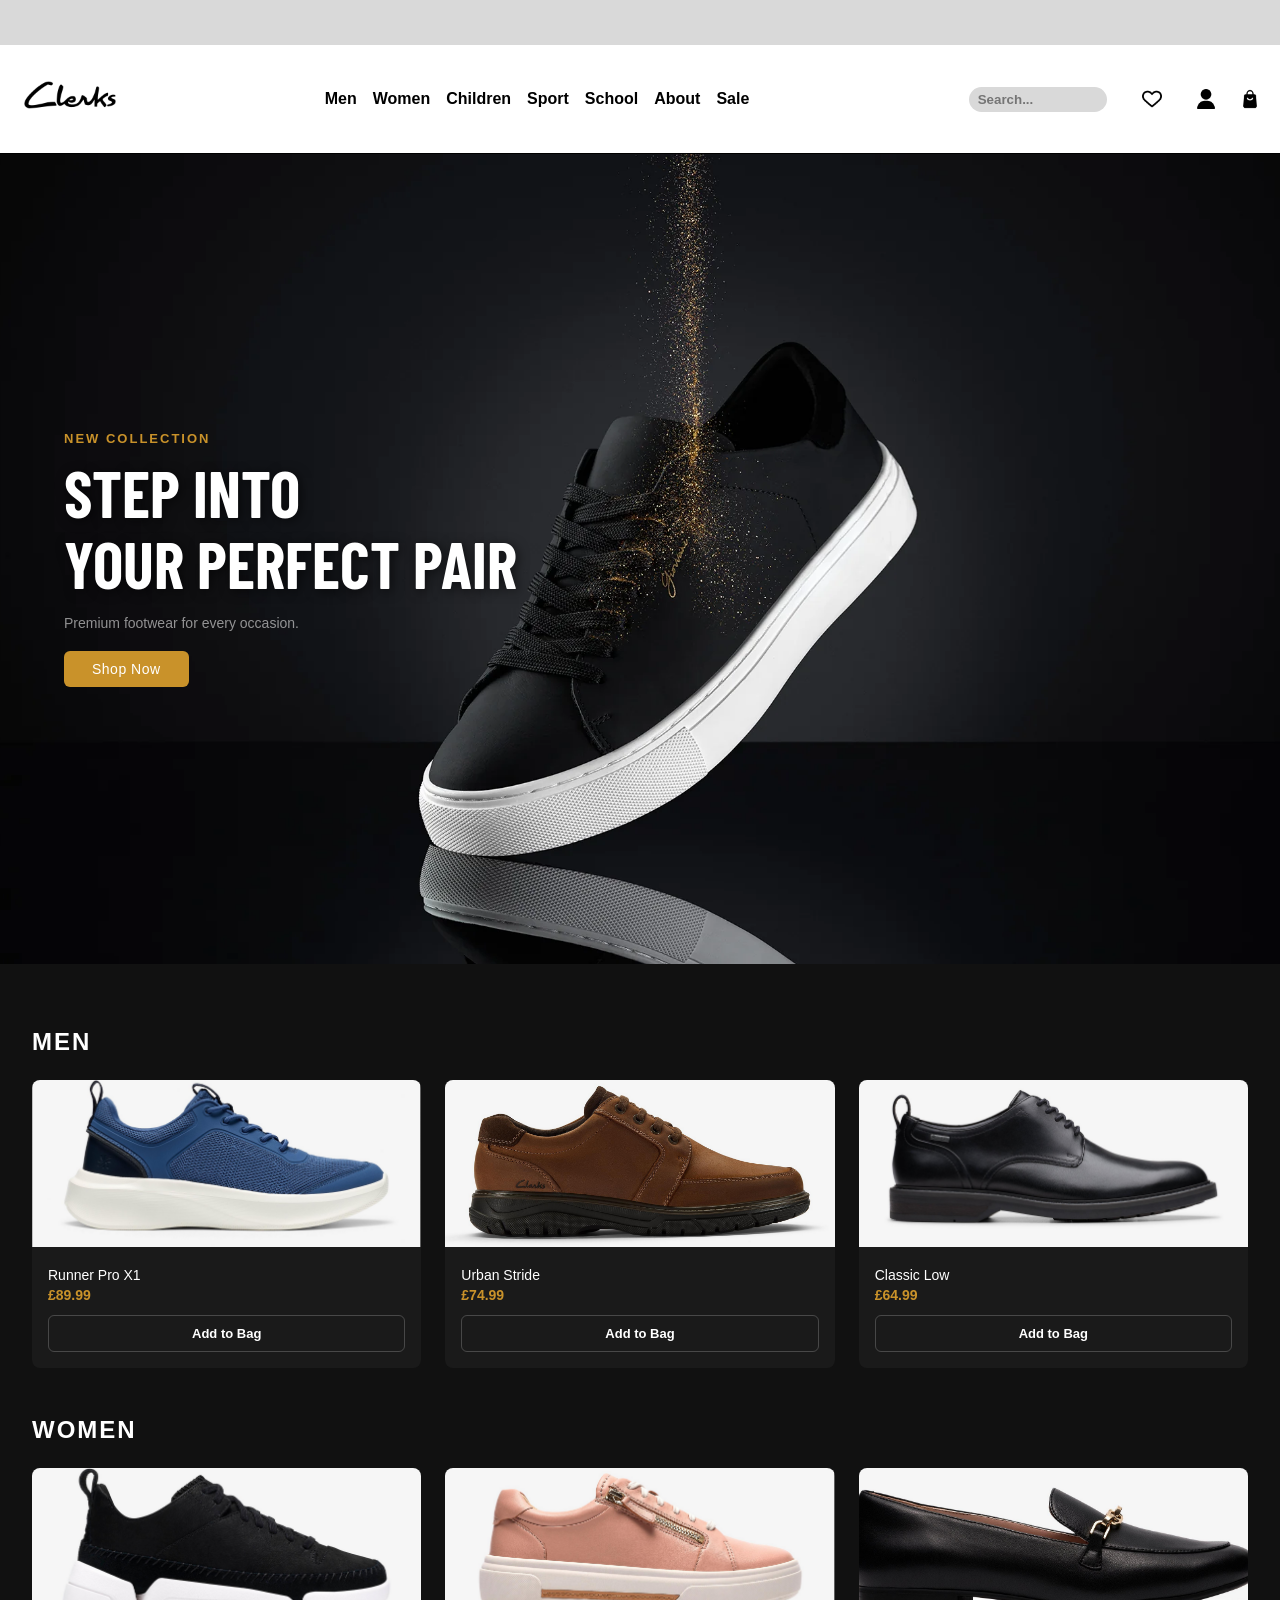
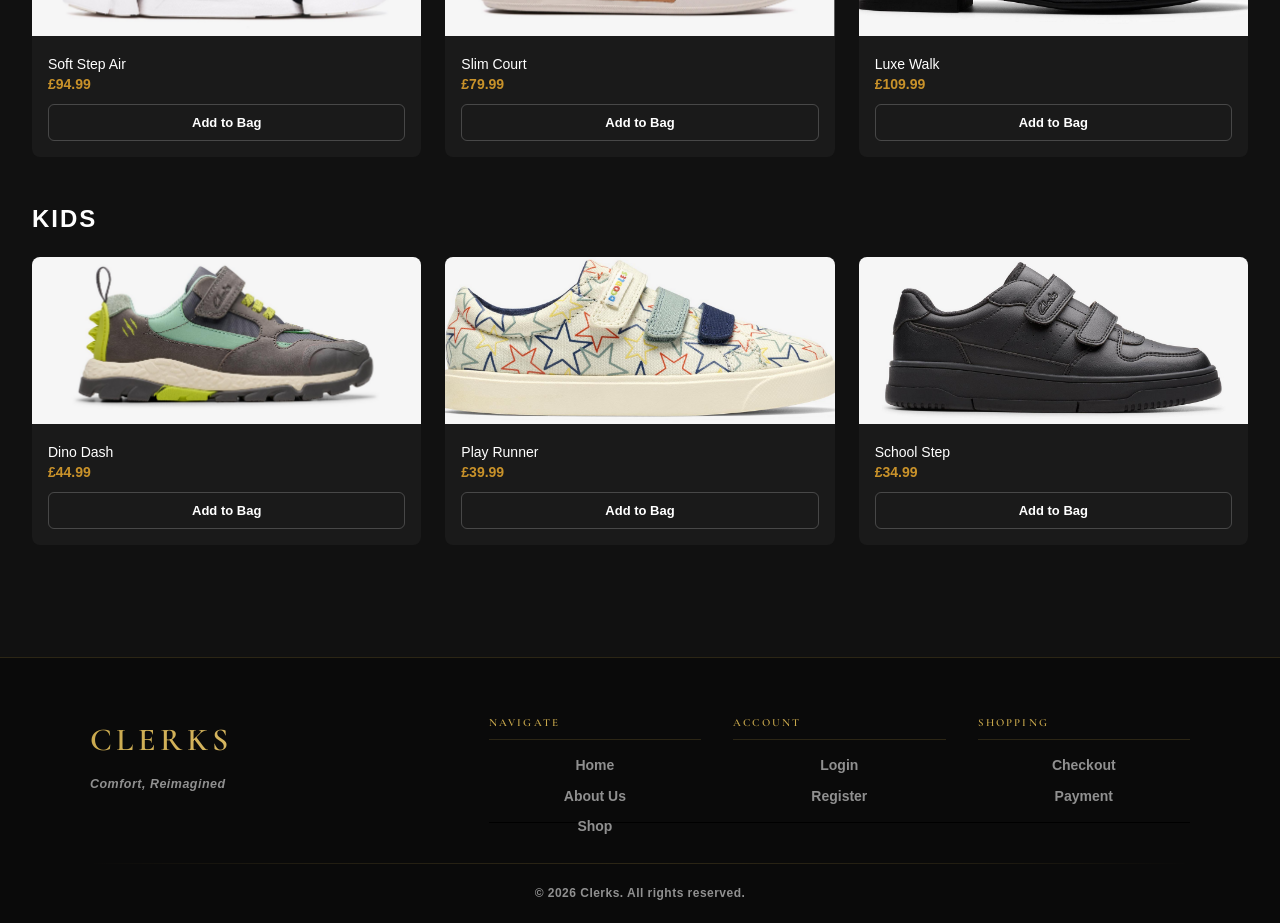
==== index.html @ c1241bf5 "login page and resgister now works" ====
<!doctype html>
<html lang="en">
  <head>
    <meta charset="UTF-8" />
    <meta name="viewport" content="width=device-width, initial-scale=1.0" />
    <link rel="stylesheet" href="styles.css" />
    <title>Clerks</title>
  </head>
  <body>
    <div class="top-nav"></div>
    <nav>
      <div class="logo">
        <img src="assets/clerks logo.png" />
      </div>
      <div class="links">
        <ul>
          <li>Men</li>
          <li>Women</li>
          <li>Children</li>
          <li>Sport</li>
          <li>School</li>
          <li><a href="./pages/about-us.html">About</a></li>
          <li>Sale</li>
        </ul>
      </div>
      <div class="icons">
        <input type="text" placeholder=" Search..." />
        <div class="nav-icons">
          <img class="icon" src="./assets/heart.png" />
          <a href="./pages/login.html"><img class="icon" src="./assets/user.png" /></a>
          <a href="./pages/checkout.html">
            <div class="cart-wrapper">
              <img class="icon" src="./assets/shopping-bag.png" />
              <span id="cart-count"></span>
            </div>
          </a>
        </div>
      </div>
    </nav>
    <section class="hero">
      <div class="hero-content">
        <span class="hero-label">NEW COLLECTION</span>
        <h1>Step Into<br />Your Perfect Pair</h1>
        <p class="hero-subtitle">Premium footwear for every occasion.</p>
        <button class="btn shop">Shop Now</button>
      </div>
      <div class="hero-empty"></div>
    </section>
    <section class="catologue">
      <div class="category">
        <h2 class="category-heading">Men</h2>
        <div class="product-grid">
          <div class="card">
            <img src="../assets/mens_sports.png" alt="Shoe" />
            <div class="card-body">
              <p class="product-name">Runner Pro X1</p>
              <p class="product-price">£89.99</p>
              <button class="add-to-bag">Add to Bag</button>
            </div>
          </div>
          <div class="card">
            <img src="../assets/mens_casual.png" alt="Shoe" />
            <div class="card-body">
              <p class="product-name">Urban Stride</p>
              <p class="product-price">£74.99</p>
              <button class="add-to-bag">Add to Bag</button>
            </div>
          </div>
          <div class="card">
            <img src="../assets/mens_luxury.png" alt="Shoe" />
            <div class="card-body">
              <p class="product-name">Classic Low</p>
              <p class="product-price">£64.99</p>
              <button class="add-to-bag">Add to Bag</button>
            </div>
          </div>
        </div>
      </div>
      <div class="category">
        <h2 class="category-heading">Women</h2>
        <div class="product-grid">
          <div class="card">
            <img src="../assets/womens_sports.png" alt="Shoe" />
            <div class="card-body">
              <p class="product-name">Soft Step Air</p>
              <p class="product-price">£94.99</p>
              <button class="add-to-bag">Add to Bag</button>
            </div>
          </div>
          <div class="card">
            <img src="../assets/womens_casual.png" alt="Shoe" />
            <div class="card-body">
              <p class="product-name">Slim Court</p>
              <p class="product-price">£79.99</p>
              <button class="add-to-bag">Add to Bag</button>
            </div>
          </div>
          <div class="card">
            <img src="../assets/womens_luxury.png" alt="Shoe" />
            <div class="card-body">
              <p class="product-name">Luxe Walk</p>
              <p class="product-price">£109.99</p>
              <button class="add-to-bag">Add to Bag</button>
            </div>
          </div>
        </div>
      </div>
      <div class="category">
        <h2 class="category-heading">Kids</h2>
        <div class="product-grid">
          <div class="card">
            <img src="../assets/kids_sport.png" alt="Shoe" />
            <div class="card-body">
              <p class="product-name">Dino Dash</p>
              <p class="product-price">£44.99</p>
              <button class="add-to-bag">Add to Bag</button>
            </div>
          </div>
          <div class="card">
            <img src="../assets/kids_casual.png" alt="Shoe" />
            <div class="card-body">
              <p class="product-name">Play Runner</p>
              <p class="product-price">£39.99</p>
              <button class="add-to-bag">Add to Bag</button>
            </div>
          </div>
          <div class="card">
            <img src="../assets/kids_luxury.png" alt="Shoe" />
            <div class="card-body">
              <p class="product-name">School Step</p>
              <p class="product-price">£34.99</p>
              <button class="add-to-bag">Add to Bag</button>
            </div>
          </div>
        </div>
      </div>
    </section>
  <script src="./js/cart.js"></script>
  <script src="./js/nav.js"></script>
  <script src="./js/footer.js"></script>
  <script src="./js/auth.js"></script>
  </body>
</html>
---- styles.css ----
@import url("https://fonts.cdnfonts.com/css/nike");

@import url("https://fonts.googleapis.com/css2?family=Barlow+Condensed:wght@600;700&display=swap");

* {
  margin: 0;
  font-family: sans-serif;
  font-weight: 800;
}

body {
  width: 100%;
  overflow-x: hidden;
}

.top-nav {
  height: 5vh;
  background-color: #d9d9d9;
}

nav {
  height: 12vh;
  border-bottom: 0.5px solid black;
  overflow: none;
  display: flex;
}

nav img {
  width: 100px;
  height: 100px;
  margin-left: 20px;
}

.links {
  display: flex;
  flex: 1;
  min-width: 0;
}

ul {
  display: flex;
  gap: 1rem;
  list-style: none;
  align-items: center;
  padding-left: 0;
  justify-content: center;
  flex-wrap: wrap;
  width: 100%;
}

li {
  cursor: pointer;
}

li a {
  color: inherit;
  text-decoration: none;
}

.icons input {
  padding: 5px;
  margin: 0 15px;
  border-radius: 15px;
  border: none;
  background-color: #d9d9d9;
  width: clamp(60px, 10vw, 160px);
  min-width: 0;
}

.icons {
  display: flex;
  align-items: center;
  justify-content: flex-end;
  flex-shrink: 0;
  margin-right: 0;
  padding-right: 20px;
}

.nav-icons {
  display: flex;
  align-items: center;
  gap: 14px;
}

.nav-icons a {
  display: flex;
  align-items: center;
  padding: 0;
  line-height: 0;
}

.icon {
  width: 20px;
  height: 20px;
  display: block;
  cursor: pointer;
}

.hero {
  display: grid;
  grid-template-columns: 1fr 1fr;
  width: 100vw;
  min-height: 90vh;
  background-image: url("./assets/bg.webp");
  background-size: cover;
  background-position: 20% center;
  overflow: hidden;
}

.hero-content {
  display: flex;
  flex-direction: column;
  align-items: flex-start;
  justify-content: center;
  gap: 12px;
  padding: 4rem;
}

.hero-label {
  color: #c9922a;
  font-size: 13px;
  letter-spacing: 2px;
  font-weight: 600;
}

.hero-subtitle {
  color: rgba(255, 255, 255, 0.55);
  font-size: 14px;
  font-weight: 400;
  margin: 4px 0 8px;
}

.hero h1 {
  color: #ffffff;
  font-size: clamp(2.5rem, 5vw, 4.5rem);
  font-family: "Barlow Condensed", sans-serif;
  font-weight: 700;
  text-transform: uppercase;
  line-height: 1.1;
  margin: 0;
  text-shadow: 2px 2px 12px rgba(0, 0, 0, 0.6);
}

.hero .btn {
  padding: 10px 28px;
  font-size: 14px;
  font-weight: 500;
  letter-spacing: 0.5px;
  cursor: pointer;
  background-color: #c9922a;
  border-radius: 6px;
  border: none;
  color: white;
  transition: ease-in-out 0.3s;
}

.hero .shop:hover {
  background-color: white;
  color: black;
}

.catologue {
  background-color: #111;
  padding: 4rem 2rem;
}

.category {
  margin-bottom: 3rem;
}

.category-heading {
  color: white;
  text-transform: uppercase;
  font-size: 1.5rem;
  letter-spacing: 2px;
  margin-bottom: 1.5rem;
}

.product-grid {
  display: grid;
  grid-template-columns: repeat(3, 1fr);
  gap: 1.5rem;
}

.card {
  background: #1a1a1a;
  border: none;
  border-radius: 8px;
  overflow: hidden;
}

.card img {
  width: 100%;
  aspect-ratio: 100/ 43;
  object-fit: cover;
}

.card-body {
  padding: 1rem;
}

.product-name {
  color: white;
  font-size: 14px;
  font-weight: 500;
  margin-bottom: 4px;
}

.product-price {
  color: #c9922a;
  font-size: 14px;
  margin-bottom: 12px;
}

.add-to-bag {
  width: 100%;
  padding: 10px;
  background: transparent;
  border: 1px solid rgba(255, 255, 255, 0.2);
  color: white;
  border-radius: 6px;
  font-size: 13px;
  cursor: pointer;
  transition:
    background 0.2s,
    border-color 0.2s;
}

.add-to-bag:hover {
  background: #c9922a;
  border-color: #c9922a;
}

.cart-wrapper {
  position: relative;
  display: inline-block;
  width: 20px;
  height: 20px;
  margin-left: 10px;
}

.cart-wrapper .icon {
  padding-top: 0;
  margin: 0;
  width: 20px;
  height: 20px;
}

#cart-count {
  display: none;
  position: absolute;
  top: -8px;
  right: -8px;
  width: 16px;
  height: 16px;
  background: #c9922a;
  color: white;
  font-size: 10px;
  font-weight: 700;
  border-radius: 50%;
  align-items: center;
  justify-content: center;
  pointer-events: none;
}

/* ── Burger button ── */
#burger-btn {
  display: none;
  flex-direction: column;
  justify-content: center;
  align-items: center;
  gap: 5px;
  width: 40px;
  height: 40px;
  background: transparent;
  border: none;
  cursor: pointer;
  margin-left: auto;
  margin-right: 16px;
  padding: 6px;
}

#burger-btn span {
  display: block;
  width: 24px;
  height: 2px;
  background: #111;
  border-radius: 2px;
}

/* ── Full-screen mobile menu ── */
#mobile-menu {
  display: none;
  position: fixed;
  inset: 0;
  background: #111;
  z-index: 1000;
  flex-direction: column;
  align-items: center;
  justify-content: center;
  gap: 2rem;
}

#mobile-menu.open {
  display: flex;
}

#close-menu {
  position: absolute;
  top: 20px;
  right: 24px;
  background: transparent;
  border: none;
  color: white;
  font-size: 2.5rem;
  cursor: pointer;
  line-height: 1;
}

#mobile-menu ul {
  list-style: none;
  padding: 0;
  margin: 0;
  display: flex;
  flex-direction: column;
  align-items: center;
  gap: 2rem;
}

#mobile-menu li {
  font-size: 1.8rem;
  color: white;
  cursor: pointer;
  letter-spacing: 2px;
  text-transform: uppercase;
  font-family: "Barlow Condensed", sans-serif;
  transition: color 0.2s;
}

#mobile-menu li:hover {
  color: #c9922a;
}

#mobile-menu li a {
  color: inherit;
  text-decoration: none;
}

/* ── Tablet: tighten nav links, 2-col product grid ── */
@media (max-width: 1024px) {
  ul {
    gap: 0.6rem;
    font-size: 0.85rem;
  }

  .product-grid {
    grid-template-columns: repeat(2, 1fr);
  }

  .hero-content {
    padding: 2.5rem;
  }

  .catologue {
    padding: 3rem 1.5rem;
  }
}

/* ── Responsive: hide desktop nav, show burger ── */
@media (max-width: 768px) {
  .links,
  .icons {
    display: none !important;
  }

  #burger-btn {
    display: flex;
  }

  nav {
    align-items: center;
  }

  /* Hero: single column, content fills width */
  .hero {
    grid-template-columns: 1fr;
    min-height: 55vh;
    background-position: center center;
  }

  .hero-empty {
    display: none;
  }

  .hero-content {
    padding: 2rem 1.5rem;
  }

  /* Catalogue */
  .product-grid {
    grid-template-columns: repeat(2, 1fr);
  }

  .catologue {
    padding: 2rem 1rem;
  }

  .category-heading {
    font-size: 1.2rem;
  }
}

/* ── Mobile: single-column cards ── */
@media (max-width: 480px) {
  .hero {
    min-height: 45vh;
  }

  .hero-content {
    padding: 1.5rem 1rem;
  }

  .product-grid {
    grid-template-columns: 1fr;
  }

  .category {
    margin-bottom: 2rem;
  }
}
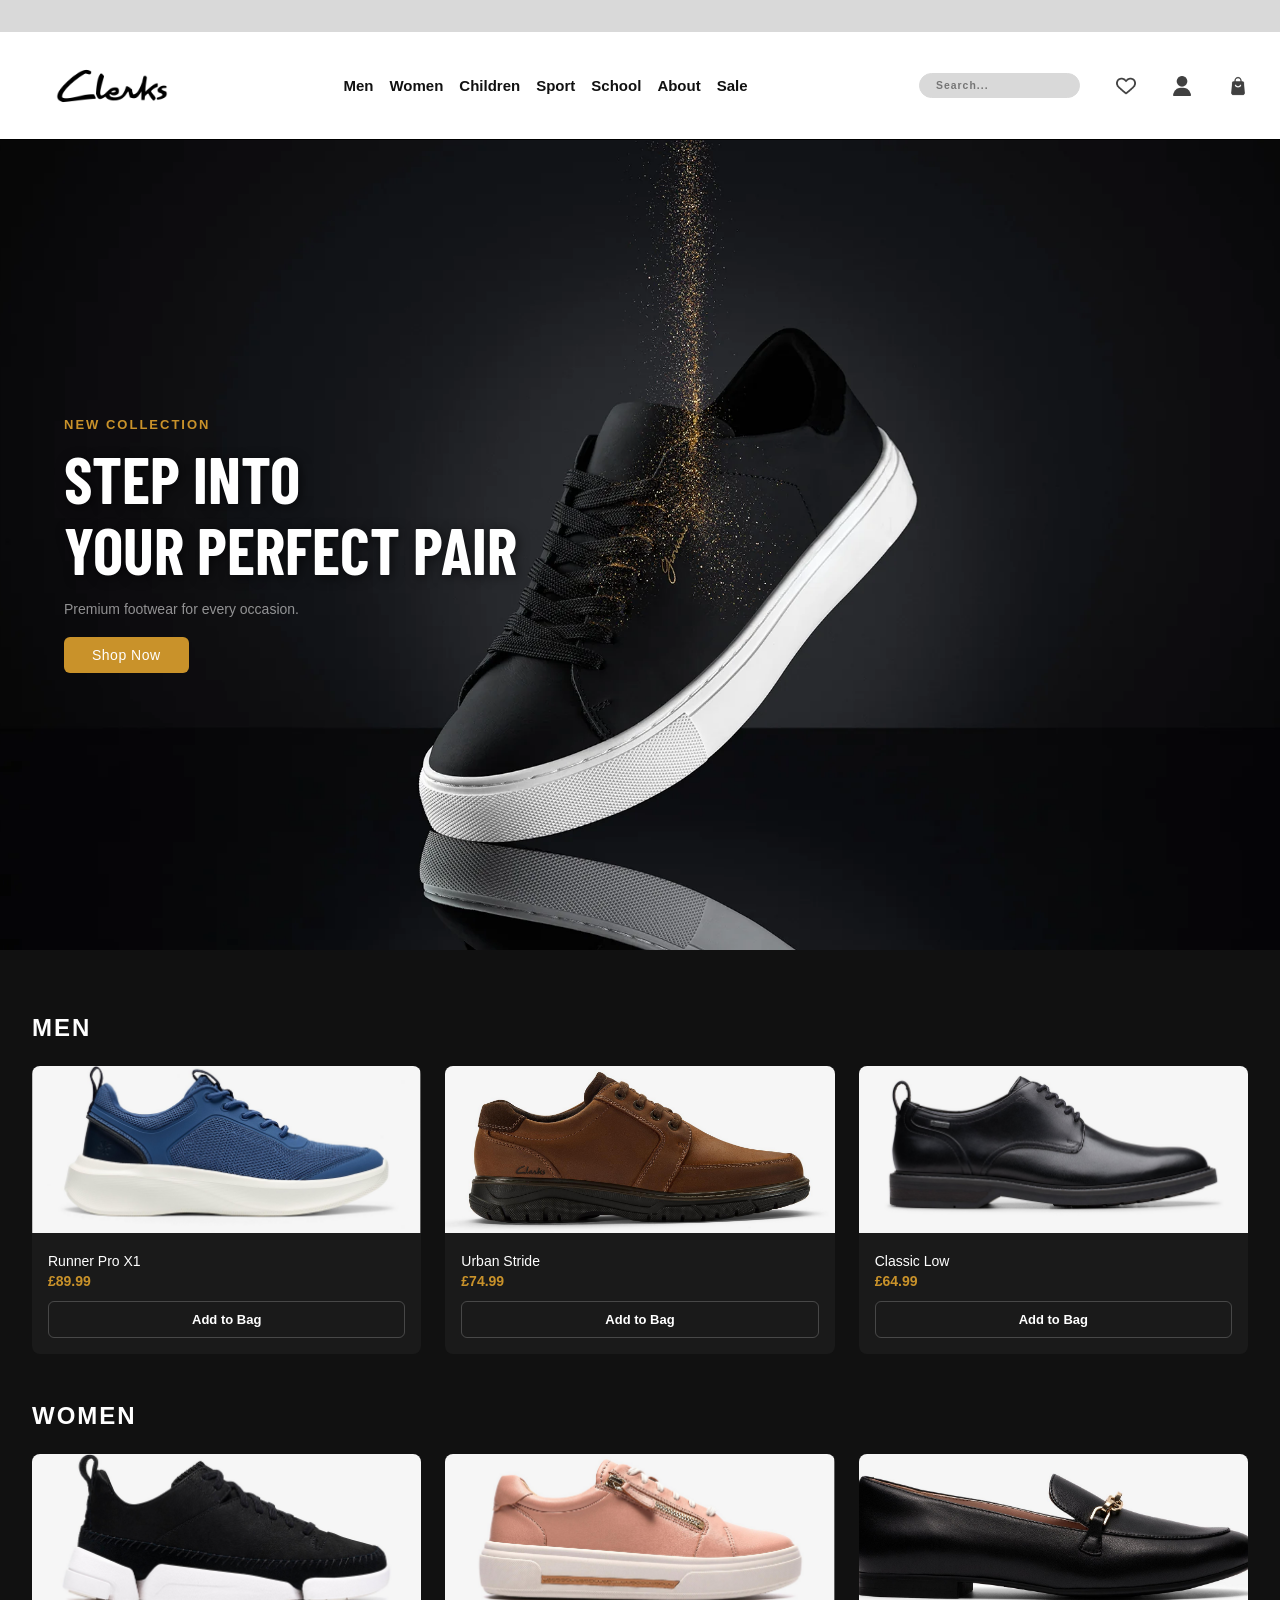
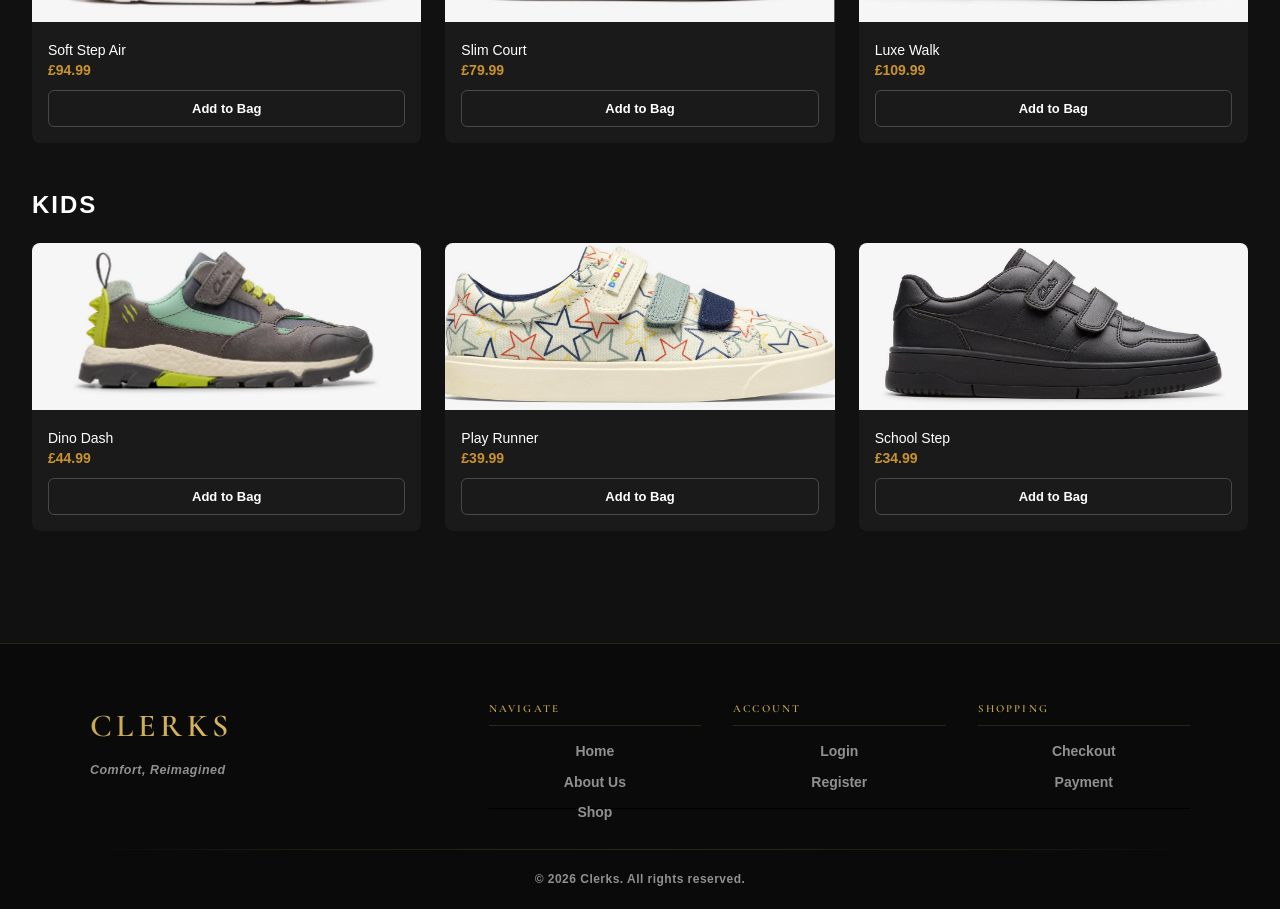
==== commit 3da9a7da: "FIXED NAVBAR" ====
--- a/index.html
+++ b/index.html
@@ -7,36 +7,8 @@
     <title>Clerks</title>
   </head>
   <body>
-    <div class="top-nav"></div>
-    <nav>
-      <div class="logo">
-        <img src="assets/clerks logo.png" />
-      </div>
-      <div class="links">
-        <ul>
-          <li>Men</li>
-          <li>Women</li>
-          <li>Children</li>
-          <li>Sport</li>
-          <li>School</li>
-          <li><a href="./pages/about-us.html">About</a></li>
-          <li>Sale</li>
-        </ul>
-      </div>
-      <div class="icons">
-        <input type="text" placeholder=" Search..." />
-        <div class="nav-icons">
-          <img class="icon" src="./assets/heart.png" />
-          <a href="./pages/login.html"><img class="icon" src="./assets/user.png" /></a>
-          <a href="./pages/checkout.html">
-            <div class="cart-wrapper">
-              <img class="icon" src="./assets/shopping-bag.png" />
-              <span id="cart-count"></span>
-            </div>
-          </a>
-        </div>
-      </div>
-    </nav>
+    <script src="./js/navbar.js"></script>
+
     <section class="hero">
       <div class="hero-content">
         <span class="hero-label">NEW COLLECTION</span>
@@ -135,9 +107,9 @@
         </div>
       </div>
     </section>
-  <script src="./js/cart.js"></script>
-  <script src="./js/nav.js"></script>
-  <script src="./js/footer.js"></script>
-  <script src="./js/auth.js"></script>
+    <script src="./js/cart.js"></script>
+    <script src="./js/nav.js"></script>
+    <script src="./js/footer.js"></script>
+    <script src="./js/auth.js"></script>
   </body>
 </html>
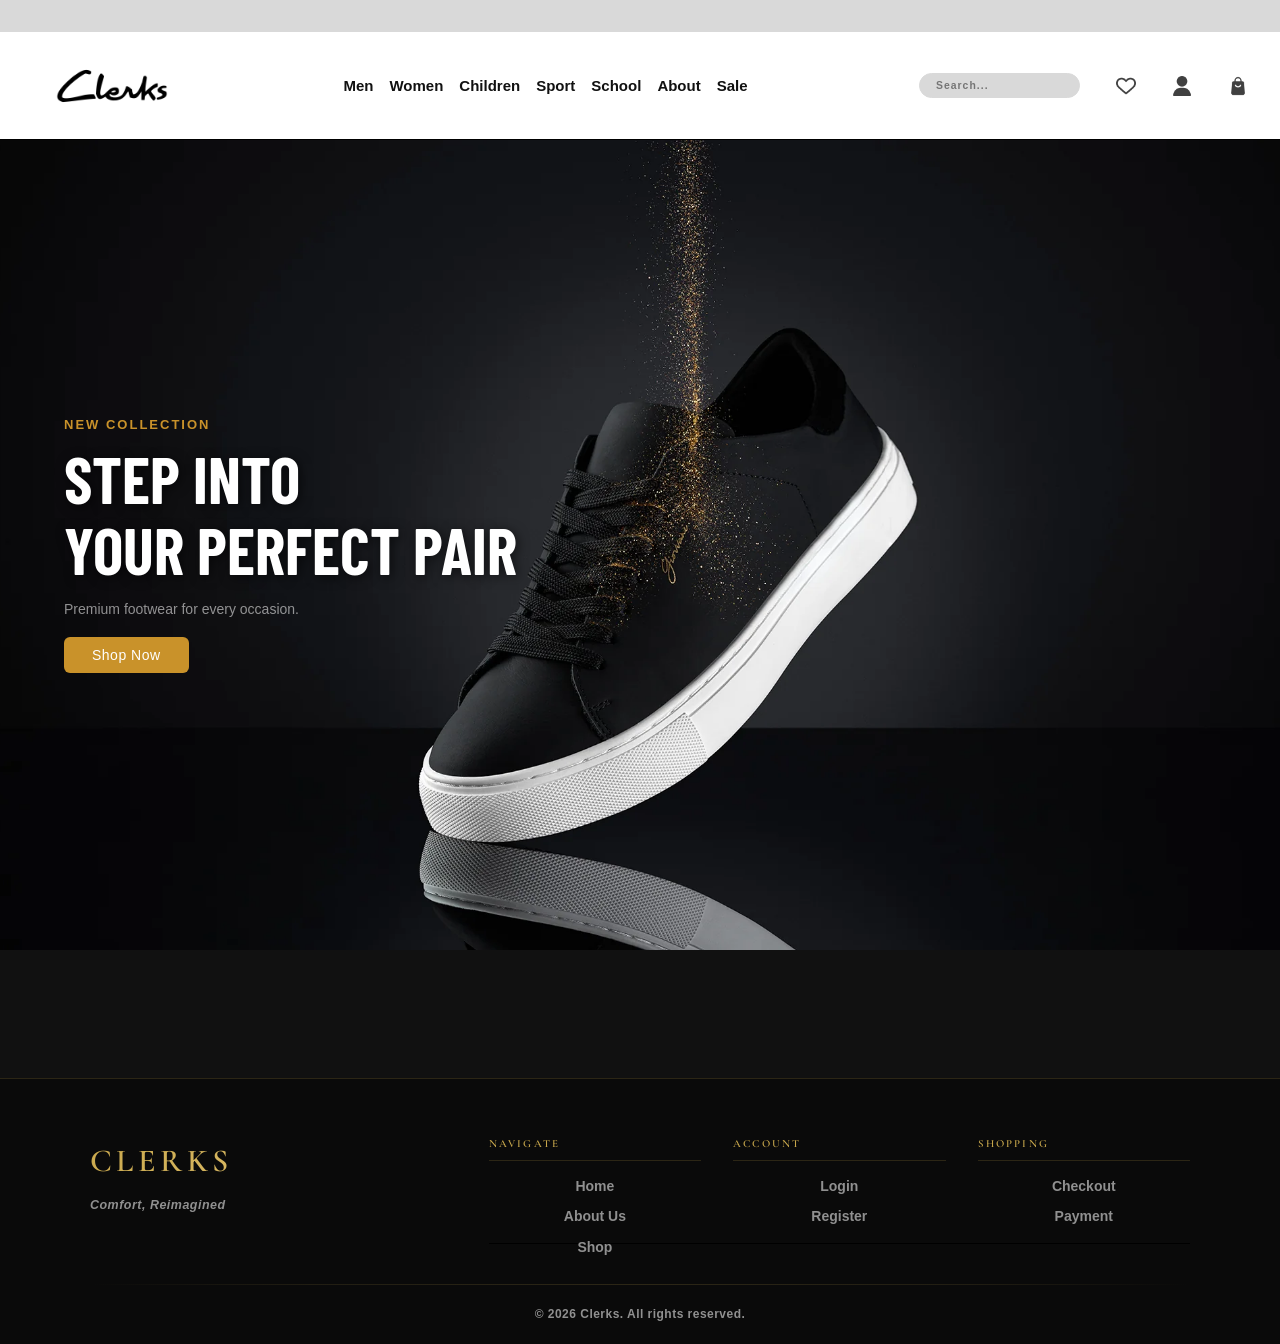
==== commit 81a68a33: "updated all pages and db with the correct shoes and images" ====
--- a/index.html
+++ b/index.html
@@ -14,102 +14,106 @@
         <span class="hero-label">NEW COLLECTION</span>
         <h1>Step Into<br />Your Perfect Pair</h1>
         <p class="hero-subtitle">Premium footwear for every occasion.</p>
-        <button class="btn shop">Shop Now</button>
+        <a href="./pages/shop.html"
+          ><button class="btn shop">Shop Now</button></a
+        >
       </div>
       <div class="hero-empty"></div>
     </section>
-    <section class="catologue">
-      <div class="category">
-        <h2 class="category-heading">Men</h2>
-        <div class="product-grid">
-          <div class="card">
-            <img src="../assets/mens_sports.png" alt="Shoe" />
-            <div class="card-body">
-              <p class="product-name">Runner Pro X1</p>
-              <p class="product-price">£89.99</p>
-              <button class="add-to-bag">Add to Bag</button>
-            </div>
-          </div>
-          <div class="card">
-            <img src="../assets/mens_casual.png" alt="Shoe" />
-            <div class="card-body">
-              <p class="product-name">Urban Stride</p>
-              <p class="product-price">£74.99</p>
-              <button class="add-to-bag">Add to Bag</button>
-            </div>
-          </div>
-          <div class="card">
-            <img src="../assets/mens_luxury.png" alt="Shoe" />
-            <div class="card-body">
-              <p class="product-name">Classic Low</p>
-              <p class="product-price">£64.99</p>
-              <button class="add-to-bag">Add to Bag</button>
-            </div>
-          </div>
-        </div>
-      </div>
-      <div class="category">
-        <h2 class="category-heading">Women</h2>
-        <div class="product-grid">
-          <div class="card">
-            <img src="../assets/womens_sports.png" alt="Shoe" />
-            <div class="card-body">
-              <p class="product-name">Soft Step Air</p>
-              <p class="product-price">£94.99</p>
-              <button class="add-to-bag">Add to Bag</button>
-            </div>
-          </div>
-          <div class="card">
-            <img src="../assets/womens_casual.png" alt="Shoe" />
-            <div class="card-body">
-              <p class="product-name">Slim Court</p>
-              <p class="product-price">£79.99</p>
-              <button class="add-to-bag">Add to Bag</button>
-            </div>
-          </div>
-          <div class="card">
-            <img src="../assets/womens_luxury.png" alt="Shoe" />
-            <div class="card-body">
-              <p class="product-name">Luxe Walk</p>
-              <p class="product-price">£109.99</p>
-              <button class="add-to-bag">Add to Bag</button>
-            </div>
-          </div>
-        </div>
-      </div>
-      <div class="category">
-        <h2 class="category-heading">Kids</h2>
-        <div class="product-grid">
-          <div class="card">
-            <img src="../assets/kids_sport.png" alt="Shoe" />
-            <div class="card-body">
-              <p class="product-name">Dino Dash</p>
-              <p class="product-price">£44.99</p>
-              <button class="add-to-bag">Add to Bag</button>
-            </div>
-          </div>
-          <div class="card">
-            <img src="../assets/kids_casual.png" alt="Shoe" />
-            <div class="card-body">
-              <p class="product-name">Play Runner</p>
-              <p class="product-price">£39.99</p>
-              <button class="add-to-bag">Add to Bag</button>
-            </div>
-          </div>
-          <div class="card">
-            <img src="../assets/kids_luxury.png" alt="Shoe" />
-            <div class="card-body">
-              <p class="product-name">School Step</p>
-              <p class="product-price">£34.99</p>
-              <button class="add-to-bag">Add to Bag</button>
-            </div>
-          </div>
-        </div>
-      </div>
+    <section class="catologue" id="catalogue">
+      <!-- Populated dynamically from API -->
     </section>
     <script src="./js/cart.js"></script>
     <script src="./js/nav.js"></script>
     <script src="./js/footer.js"></script>
     <script src="./js/auth.js"></script>
+    <script>
+      document.addEventListener("DOMContentLoaded", async () => {
+        let shoes = [];
+        try {
+          const res = await fetch("http://127.0.0.1:8000/shoes");
+          shoes = await res.json();
+        } catch (e) {
+          console.error("Could not fetch shoes:", e);
+          return;
+        }
+
+        const catalogue = document.getElementById("catalogue");
+        const categories = ["Men", "Women", "Kids"];
+
+        categories.forEach((cat) => {
+          const catShoes = shoes.filter((s) => s.CATEGORY === cat);
+          if (catShoes.length === 0) return;
+
+          const categoryDiv = document.createElement("div");
+          categoryDiv.className = "category";
+
+          const heading = document.createElement("h2");
+          heading.className = "category-heading";
+          heading.textContent = cat;
+          categoryDiv.appendChild(heading);
+
+          const grid = document.createElement("div");
+          grid.className = "product-grid";
+
+          catShoes.forEach((shoe) => {
+            const card = document.createElement("div");
+            card.className = "card";
+            card.style.cursor = "pointer";
+
+            card.addEventListener("click", (e) => {
+              if (e.target.closest(".add-to-bag")) return;
+              window.location.href = `./pages/product.html?id=${shoe.ID}`;
+            });
+
+            const img = document.createElement("img");
+            img.src = `./${shoe.IMAGE}`;
+            img.alt = shoe.NAME;
+
+            const cardBody = document.createElement("div");
+            cardBody.className = "card-body";
+
+            const name = document.createElement("p");
+            name.className = "product-name";
+            name.textContent = shoe.NAME;
+
+            const price = document.createElement("p");
+            price.className = "product-price";
+            price.textContent = `\u00a3${shoe.PRICE}`;
+
+            const btn = document.createElement("button");
+            btn.className = "add-to-bag";
+            btn.textContent = "Add to Bag";
+            btn.addEventListener("click", () => {
+              if (typeof addToBag === "function") {
+                addToBag(
+                  shoe.NAME,
+                  `\u00a3${shoe.PRICE}`,
+                  `./${shoe.IMAGE}`,
+                  shoe.ID,
+                );
+                btn.textContent = "Added!";
+                btn.disabled = true;
+                setTimeout(() => {
+                  btn.textContent = "Add to Bag";
+                  btn.disabled = false;
+                }, 2000);
+                if (typeof updateCounter === "function") updateCounter();
+              }
+            });
+
+            cardBody.appendChild(name);
+            cardBody.appendChild(price);
+            cardBody.appendChild(btn);
+            card.appendChild(img);
+            card.appendChild(cardBody);
+            grid.appendChild(card);
+          });
+
+          categoryDiv.appendChild(grid);
+          catalogue.appendChild(categoryDiv);
+        });
+      });
+    </script>
   </body>
 </html>
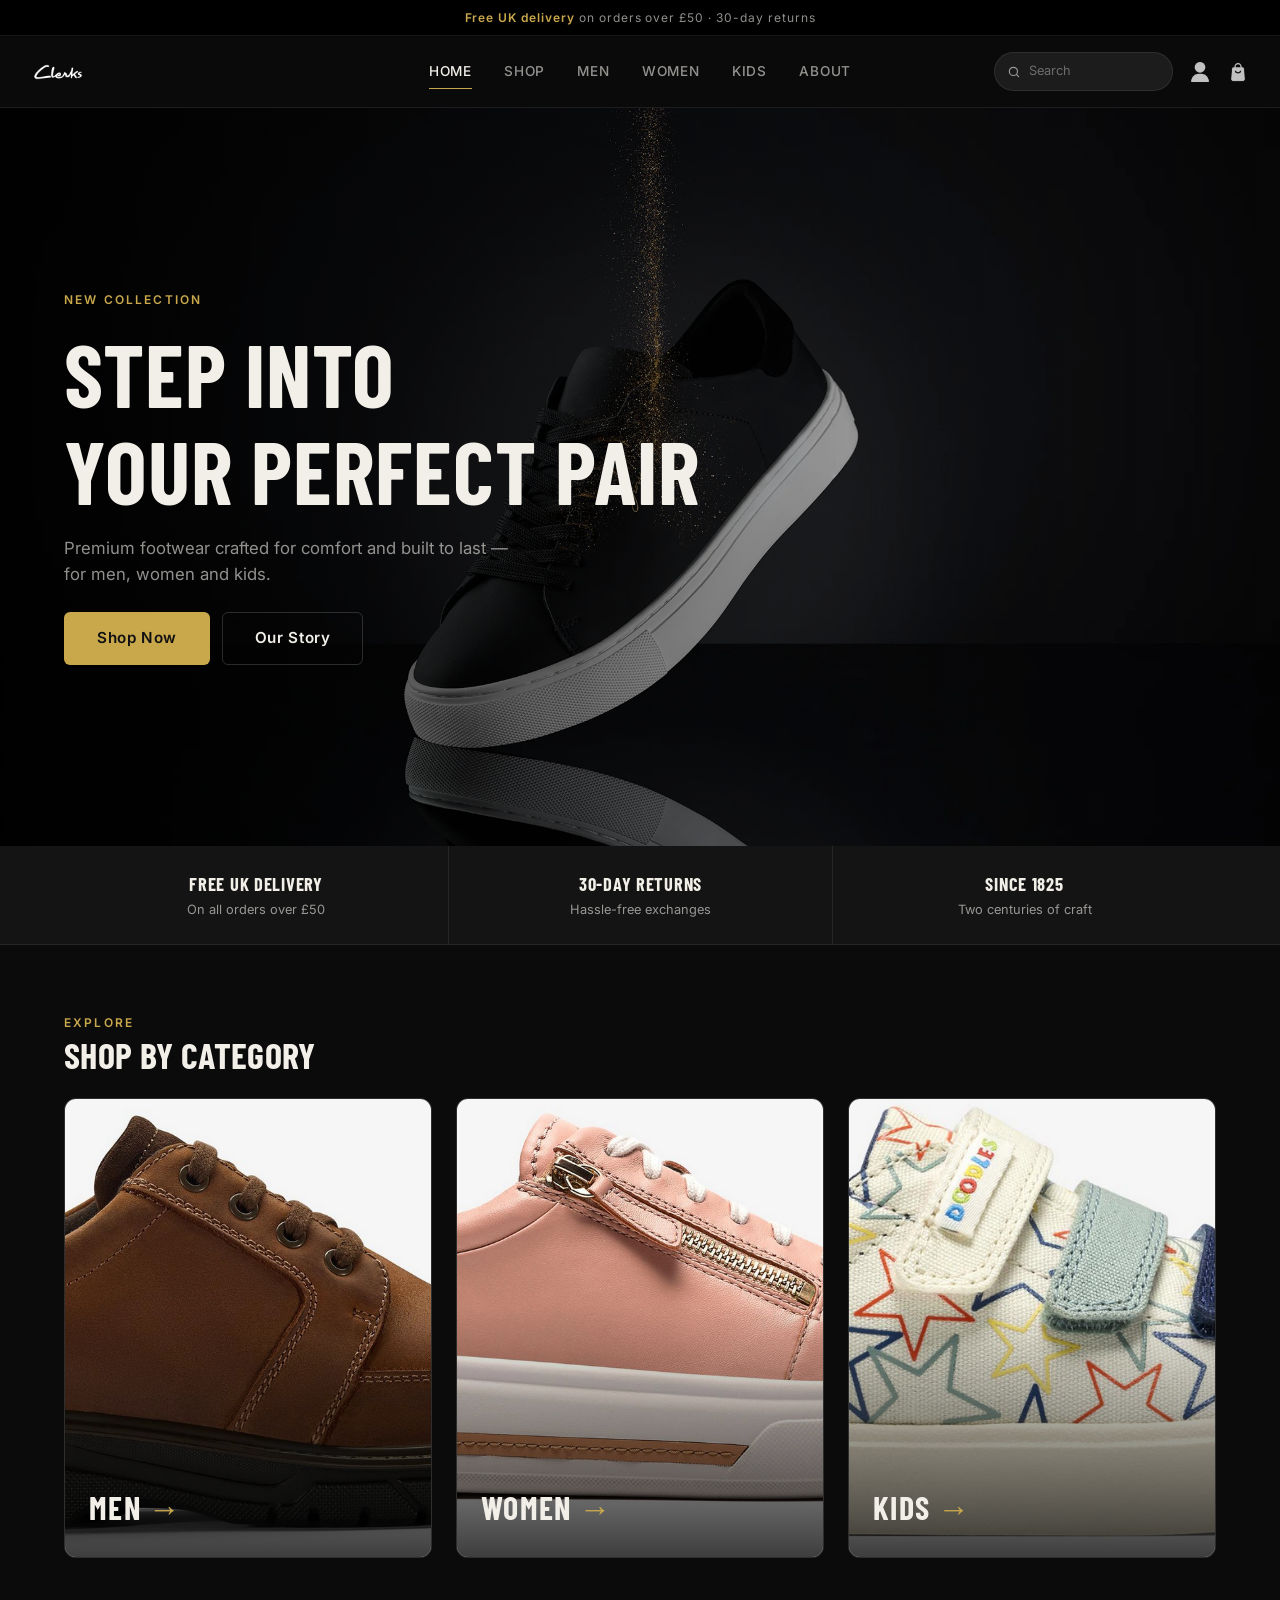
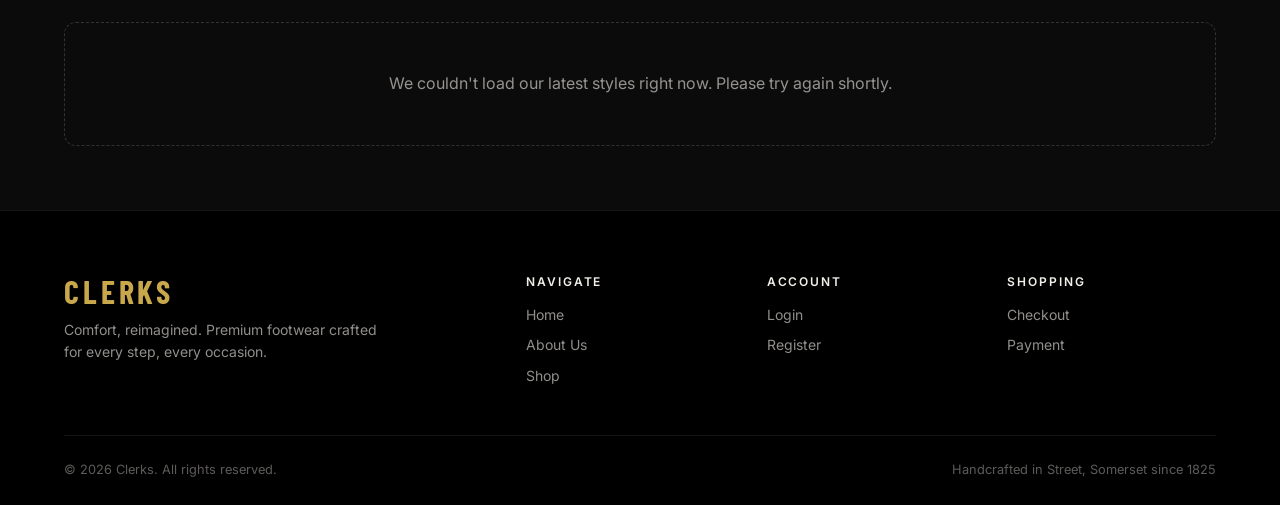
==== commit ccda0d61: "frontend" ====
--- a/index.html
+++ b/index.html
@@ -4,114 +4,134 @@
     <meta charset="UTF-8" />
     <meta name="viewport" content="width=device-width, initial-scale=1.0" />
     <link rel="stylesheet" href="styles.css" />
-    <title>Clerks</title>
+    <link rel="stylesheet" href="home.css" />
+    <title>Clerks — Premium Footwear</title>
   </head>
   <body>
     <script src="./js/navbar.js"></script>
 
-    <section class="hero">
-      <div class="hero-content">
-        <span class="hero-label">NEW COLLECTION</span>
-        <h1>Step Into<br />Your Perfect Pair</h1>
-        <p class="hero-subtitle">Premium footwear for every occasion.</p>
-        <a href="./pages/shop.html"
-          ><button class="btn shop">Shop Now</button></a
-        >
+    <main>
+      <section class="hero">
+        <div class="container hero-content">
+          <span class="eyebrow">New Collection</span>
+          <h1>Step into<br />your perfect pair</h1>
+          <p class="hero-subtitle">
+            Premium footwear crafted for comfort and built to last — for men,
+            women and kids.
+          </p>
+          <div class="hero-actions">
+            <a href="./pages/shop.html" class="btn btn--primary btn--lg"
+              >Shop Now</a
+            >
+            <a href="./pages/about-us.html" class="btn btn--ghost btn--lg"
+              >Our Story</a
+            >
+          </div>
+        </div>
+      </section>
+
+      <section class="perks">
+        <div class="container perks-grid">
+          <div class="perk">
+            <span class="perk-title">Free UK delivery</span>
+            <span class="perk-text">On all orders over £50</span>
+          </div>
+          <div class="perk">
+            <span class="perk-title">30-day returns</span>
+            <span class="perk-text">Hassle-free exchanges</span>
+          </div>
+          <div class="perk">
+            <span class="perk-title">Since 1825</span>
+            <span class="perk-text">Two centuries of craft</span>
+          </div>
+        </div>
+      </section>
+
+      <section class="section">
+        <div class="container">
+          <div class="section-head">
+            <div>
+              <span class="eyebrow">Explore</span>
+              <h2 class="section-heading">Shop by category</h2>
+            </div>
+          </div>
+          <div class="category-tiles">
+            <a class="category-tile" href="./pages/shop.html?category=Men">
+              <img src="./assets/mens_casual.png" alt="Men's shoes" />
+              <span class="category-tile__label">Men</span>
+            </a>
+            <a class="category-tile" href="./pages/shop.html?category=Women">
+              <img src="./assets/womens_casual.png" alt="Women's shoes" />
+              <span class="category-tile__label">Women</span>
+            </a>
+            <a class="category-tile" href="./pages/shop.html?category=Kids">
+              <img src="./assets/kids_casual.png" alt="Kids' shoes" />
+              <span class="category-tile__label">Kids</span>
+            </a>
+          </div>
+        </div>
+      </section>
+
+      <div id="catalogue">
+        <section class="section section--tight">
+          <div class="container product-grid">
+            <div class="skeleton"></div>
+            <div class="skeleton"></div>
+            <div class="skeleton"></div>
+            <div class="skeleton"></div>
+          </div>
+        </section>
       </div>
-      <div class="hero-empty"></div>
-    </section>
-    <section class="catologue" id="catalogue">
-      <!-- Populated dynamically from API -->
-    </section>
+    </main>
+
     <script src="./js/cart.js"></script>
     <script src="./js/nav.js"></script>
     <script src="./js/footer.js"></script>
     <script src="./js/auth.js"></script>
     <script>
       document.addEventListener("DOMContentLoaded", async () => {
+        const catalogue = document.getElementById("catalogue");
         let shoes = [];
         try {
           const res = await fetch("http://127.0.0.1:8000/shoes");
           shoes = await res.json();
         } catch (e) {
           console.error("Could not fetch shoes:", e);
+        }
+
+        catalogue.innerHTML = "";
+
+        if (!Array.isArray(shoes) || shoes.length === 0) {
+          catalogue.innerHTML = `
+            <section class="section section--tight">
+              <div class="container">
+                <p class="empty-state">We couldn't load our latest styles right now. Please try again shortly.</p>
+              </div>
+            </section>`;
           return;
         }
 
-        const catalogue = document.getElementById("catalogue");
-        const categories = ["Men", "Women", "Kids"];
-
-        categories.forEach((cat) => {
-          const catShoes = shoes.filter((s) => s.CATEGORY === cat);
+        ["Men", "Women", "Kids"].forEach((cat) => {
+          const catShoes = shoes.filter((s) => s.category === cat);
           if (catShoes.length === 0) return;
 
-          const categoryDiv = document.createElement("div");
-          categoryDiv.className = "category";
+          const section = document.createElement("section");
+          section.className = "section section--tight";
+          section.innerHTML = `
+            <div class="container">
+              <div class="section-head">
+                <h2 class="section-heading">${cat}</h2>
+                <a class="section-link" href="./pages/shop.html?category=${cat}">View all →</a>
+              </div>
+              <div class="product-grid"></div>
+            </div>`;
 
-          const heading = document.createElement("h2");
-          heading.className = "category-heading";
-          heading.textContent = cat;
-          categoryDiv.appendChild(heading);
-
-          const grid = document.createElement("div");
-          grid.className = "product-grid";
-
-          catShoes.forEach((shoe) => {
-            const card = document.createElement("div");
-            card.className = "card";
-            card.style.cursor = "pointer";
-
-            card.addEventListener("click", (e) => {
-              if (e.target.closest(".add-to-bag")) return;
-              window.location.href = `./pages/product.html?id=${shoe.ID}`;
-            });
-
-            const img = document.createElement("img");
-            img.src = `./${shoe.IMAGE}`;
-            img.alt = shoe.NAME;
-
-            const cardBody = document.createElement("div");
-            cardBody.className = "card-body";
-
-            const name = document.createElement("p");
-            name.className = "product-name";
-            name.textContent = shoe.NAME;
-
-            const price = document.createElement("p");
-            price.className = "product-price";
-            price.textContent = `\u00a3${shoe.PRICE}`;
-
-            const btn = document.createElement("button");
-            btn.className = "add-to-bag";
-            btn.textContent = "Add to Bag";
-            btn.addEventListener("click", () => {
-              if (typeof addToBag === "function") {
-                addToBag(
-                  shoe.NAME,
-                  `\u00a3${shoe.PRICE}`,
-                  `./${shoe.IMAGE}`,
-                  shoe.ID,
-                );
-                btn.textContent = "Added!";
-                btn.disabled = true;
-                setTimeout(() => {
-                  btn.textContent = "Add to Bag";
-                  btn.disabled = false;
-                }, 2000);
-                if (typeof updateCounter === "function") updateCounter();
-              }
-            });
-
-            cardBody.appendChild(name);
-            cardBody.appendChild(price);
-            cardBody.appendChild(btn);
-            card.appendChild(img);
-            card.appendChild(cardBody);
-            grid.appendChild(card);
+          const grid = section.querySelector(".product-grid");
+          catShoes.slice(0, 4).forEach((shoe) => {
+            grid.appendChild(createProductCard(shoe));
           });
 
-          categoryDiv.appendChild(grid);
-          catalogue.appendChild(categoryDiv);
+          catalogue.appendChild(section);
         });
       });
     </script>
--- a/styles.css
+++ b/styles.css
@@ -1,269 +1,427 @@
-@import url("https://fonts.cdnfonts.com/css/nike");
-
-@import url("https://fonts.googleapis.com/css2?family=Barlow+Condensed:wght@600;700&display=swap");
-
-* {
+@import url("https://fonts.googleapis.com/css2?family=Barlow+Condensed:wght@600;700&family=Inter:wght@400;500;600&display=swap");
+
+/* ── Design tokens ─────────────────────────────────── */
+:root {
+  --bg: #0b0b0b;
+  --surface: #141414;
+  --surface-2: #1c1c1c;
+  --border: rgba(255, 255, 255, 0.08);
+  --border-strong: rgba(255, 255, 255, 0.16);
+  --text: #f2efe9;
+  --text-muted: rgba(242, 239, 233, 0.6);
+  --text-faint: rgba(242, 239, 233, 0.38);
+  --gold: #c9a84c;
+  --gold-hover: #e0bf63;
+  --gold-faint: rgba(201, 168, 76, 0.12);
+  --danger: #e0685c;
+  --success: #7fbf7f;
+
+  --font-display: "Barlow Condensed", "Arial Narrow", sans-serif;
+  --font-body: "Inter", system-ui, -apple-system, "Segoe UI", sans-serif;
+
+  --r-sm: 6px;
+  --r-md: 12px;
+  --r-pill: 999px;
+
+  --s-1: 0.25rem;
+  --s-2: 0.5rem;
+  --s-3: 0.75rem;
+  --s-4: 1rem;
+  --s-6: 1.5rem;
+  --s-8: 2rem;
+  --s-12: 3rem;
+  --s-16: 4rem;
+
+  --maxw: 1200px;
+  --ease: 0.2s ease;
+  --nav-h: 72px;
+}
+
+/* ── Reset / base ──────────────────────────────────── */
+*,
+*::before,
+*::after {
+  box-sizing: border-box;
   margin: 0;
-  font-family: sans-serif;
-  font-weight: 800;
+  padding: 0;
+}
+
+html {
+  -webkit-text-size-adjust: 100%;
+  scroll-behavior: smooth;
 }
 
 body {
-  width: 100%;
+  min-height: 100vh;
+  display: flex;
+  flex-direction: column;
+  background-color: var(--bg);
+  color: var(--text);
+  font-family: var(--font-body);
+  font-size: 16px;
+  font-weight: 400;
+  line-height: 1.6;
   overflow-x: hidden;
-}
-
-.top-nav {
-  height: 5vh;
-  background-color: #d9d9d9;
-}
-
-nav {
-  height: 12vh;
-  border-bottom: 0.5px solid black;
-  overflow: none;
-  display: flex;
-}
-
-nav img {
-  width: 100px;
-  height: 100px;
-  margin-left: 20px;
-}
-
-.links {
-  display: flex;
+  -webkit-font-smoothing: antialiased;
+}
+
+body > main,
+body > .page {
   flex: 1;
-  min-width: 0;
-}
-
-ul {
-  display: flex;
-  gap: 1rem;
-  list-style: none;
-  align-items: center;
-  padding-left: 0;
-  justify-content: center;
-  flex-wrap: wrap;
-  width: 100%;
-}
-
-li {
-  cursor: pointer;
-}
-
-li a {
+}
+
+img {
+  display: block;
+  max-width: 100%;
+}
+
+a {
   color: inherit;
   text-decoration: none;
 }
 
-.icons input {
-  padding: 5px;
-  margin: 0 15px;
-  border-radius: 15px;
-  border: none;
-  background-color: #d9d9d9;
-  width: clamp(60px, 10vw, 160px);
-  min-width: 0;
-}
-
-.icons {
-  display: flex;
+button,
+input,
+select,
+textarea {
+  font: inherit;
+  color: inherit;
+}
+
+button {
+  cursor: pointer;
+}
+
+h1,
+h2,
+h3,
+h4 {
+  font-family: var(--font-display);
+  font-weight: 700;
+  line-height: 1.1;
+  letter-spacing: 0.01em;
+  text-transform: uppercase;
+}
+
+:focus-visible {
+  outline: 2px solid var(--gold);
+  outline-offset: 2px;
+}
+
+/* ── Layout helpers ────────────────────────────────── */
+.container {
+  width: 100%;
+  max-width: var(--maxw);
+  margin: 0 auto;
+  padding: 0 var(--s-6);
+}
+
+.section {
+  padding: var(--s-16) 0;
+}
+
+.section-head {
+  display: flex;
+  align-items: flex-end;
+  justify-content: space-between;
+  gap: var(--s-4);
+  margin-bottom: var(--s-6);
+}
+
+.section-heading {
+  font-size: clamp(1.75rem, 3vw, 2.25rem);
+}
+
+.section-link {
+  font-size: 0.875rem;
+  font-weight: 500;
+  color: var(--gold);
+  white-space: nowrap;
+  transition: color var(--ease);
+}
+
+.section-link:hover {
+  color: var(--gold-hover);
+}
+
+.eyebrow {
+  display: inline-block;
+  font-size: 0.75rem;
+  font-weight: 600;
+  letter-spacing: 0.18em;
+  text-transform: uppercase;
+  color: var(--gold);
+}
+
+.page-header {
+  padding: var(--s-12) 0 var(--s-8);
+  border-bottom: 1px solid var(--border);
+}
+
+.page-header h1 {
+  font-size: clamp(2.25rem, 5vw, 3.5rem);
+  margin-top: var(--s-2);
+}
+
+.page-header p {
+  color: var(--text-muted);
+  margin-top: var(--s-2);
+  max-width: 60ch;
+}
+
+/* ── Buttons ───────────────────────────────────────── */
+.btn {
+  display: inline-flex;
   align-items: center;
-  justify-content: flex-end;
-  flex-shrink: 0;
-  margin-right: 0;
-  padding-right: 20px;
-}
-
-.nav-icons {
-  display: flex;
-  align-items: center;
-  gap: 14px;
-}
-
-.nav-icons a {
-  display: flex;
-  align-items: center;
-  padding: 0;
-  line-height: 0;
-}
-
-.icon {
-  width: 20px;
-  height: 20px;
-  display: block;
+  justify-content: center;
+  gap: var(--s-2);
+  padding: 0.8rem 1.6rem;
+  border: 1px solid transparent;
+  border-radius: var(--r-sm);
+  font-family: var(--font-body);
+  font-size: 0.875rem;
+  font-weight: 600;
+  letter-spacing: 0.04em;
+  line-height: 1.2;
+  text-align: center;
+  white-space: nowrap;
   cursor: pointer;
-}
-
-.hero {
-  display: grid;
-  grid-template-columns: 1fr 1fr;
-  width: 100vw;
-  min-height: 90vh;
-  background-image: url("./assets/bg.webp");
-  background-size: cover;
-  background-position: 20% center;
-  overflow: hidden;
-}
-
-.hero-content {
-  display: flex;
-  flex-direction: column;
-  align-items: flex-start;
-  justify-content: center;
-  gap: 12px;
-  padding: 4rem;
-}
-
-.hero-label {
-  color: #c9922a;
-  font-size: 13px;
-  letter-spacing: 2px;
-  font-weight: 600;
-}
-
-.hero-subtitle {
-  color: rgba(255, 255, 255, 0.55);
-  font-size: 14px;
-  font-weight: 400;
-  margin: 4px 0 8px;
-}
-
-.hero h1 {
-  color: #ffffff;
-  font-size: clamp(2.5rem, 5vw, 4.5rem);
-  font-family: "Barlow Condensed", sans-serif;
-  font-weight: 700;
-  text-transform: uppercase;
-  line-height: 1.1;
-  margin: 0;
-  text-shadow: 2px 2px 12px rgba(0, 0, 0, 0.6);
-}
-
-.hero .btn {
-  padding: 10px 28px;
-  font-size: 14px;
+  transition:
+    background-color var(--ease),
+    border-color var(--ease),
+    color var(--ease),
+    transform var(--ease);
+}
+
+.btn:active {
+  transform: translateY(1px);
+}
+
+.btn:disabled {
+  opacity: 0.5;
+  cursor: not-allowed;
+}
+
+.btn--primary {
+  background-color: var(--gold);
+  color: #111;
+}
+
+.btn--primary:hover:not(:disabled) {
+  background-color: var(--gold-hover);
+}
+
+.btn--ghost {
+  background-color: transparent;
+  border-color: var(--border-strong);
+  color: var(--text);
+}
+
+.btn--ghost:hover:not(:disabled) {
+  border-color: var(--gold);
+  color: var(--gold);
+}
+
+.btn--block {
+  width: 100%;
+}
+
+.btn--lg {
+  padding: 1rem 2rem;
+  font-size: 0.95rem;
+}
+
+/* ── Form fields ───────────────────────────────────── */
+.field {
+  display: flex;
+  flex-direction: column;
+  gap: var(--s-2);
+}
+
+.field label {
+  font-size: 0.8rem;
   font-weight: 500;
-  letter-spacing: 0.5px;
+  color: var(--text-muted);
+}
+
+.input,
+.field input {
+  width: 100%;
+  padding: 0.75rem 0.9rem;
+  background-color: var(--surface-2);
+  border: 1px solid var(--border-strong);
+  border-radius: var(--r-sm);
+  color: var(--text);
+  font-size: 0.9rem;
+  outline: none;
+  transition:
+    border-color var(--ease),
+    box-shadow var(--ease);
+}
+
+.input::placeholder,
+.field input::placeholder {
+  color: var(--text-faint);
+}
+
+.input:focus,
+.field input:focus {
+  border-color: var(--gold);
+  box-shadow: 0 0 0 3px var(--gold-faint);
+}
+
+select.input {
+  appearance: none;
+  padding-right: 2.25rem;
+  background-image: url("data:image/svg+xml,%3Csvg xmlns='http://www.w3.org/2000/svg' width='12' height='8' viewBox='0 0 12 8'%3E%3Cpath d='M1 1l5 5 5-5' stroke='%23c9a84c' stroke-width='1.5' fill='none'/%3E%3C/svg%3E");
+  background-repeat: no-repeat;
+  background-position: right 0.9rem center;
   cursor: pointer;
-  background-color: #c9922a;
-  border-radius: 6px;
-  border: none;
-  color: white;
-  transition: ease-in-out 0.3s;
-}
-
-.hero .shop:hover {
-  background-color: white;
-  color: black;
-}
-
-.catologue {
-  background-color: #111;
-  padding: 4rem 2rem;
-}
-
-.category {
-  margin-bottom: 3rem;
-}
-
-.category-heading {
-  color: white;
-  text-transform: uppercase;
-  font-size: 1.5rem;
-  letter-spacing: 2px;
-  margin-bottom: 1.5rem;
-}
-
+}
+
+/* ── Product card ──────────────────────────────────── */
 .product-grid {
   display: grid;
-  grid-template-columns: repeat(3, 1fr);
-  gap: 1.5rem;
+  grid-template-columns: repeat(auto-fill, minmax(250px, 1fr));
+  gap: var(--s-6);
 }
 
 .card {
-  background: #1a1a1a;
-  border: none;
-  border-radius: 8px;
+  display: flex;
+  flex-direction: column;
+  background-color: var(--surface);
+  border: 1px solid var(--border);
+  border-radius: var(--r-md);
   overflow: hidden;
-}
-
-.card img {
-  width: 100%;
-  aspect-ratio: 100/ 43;
-  object-fit: cover;
-}
-
-.card-body {
-  padding: 1rem;
-}
-
-.product-name {
-  color: white;
-  font-size: 14px;
-  font-weight: 500;
-  margin-bottom: 4px;
-}
-
-.product-price {
-  color: #c9922a;
-  font-size: 14px;
-  margin-bottom: 12px;
-}
-
-.add-to-bag {
-  width: 100%;
-  padding: 10px;
-  background: transparent;
-  border: 1px solid rgba(255, 255, 255, 0.2);
-  color: white;
-  border-radius: 6px;
-  font-size: 13px;
   cursor: pointer;
   transition:
-    background 0.2s,
-    border-color 0.2s;
-}
-
-.add-to-bag:hover {
-  background: #c9922a;
-  border-color: #c9922a;
-}
-
-.cart-wrapper {
-  position: relative;
-  display: inline-block;
-  width: 20px;
-  height: 20px;
-  margin-left: 10px;
-}
-
-.cart-wrapper .icon {
-  padding-top: 0;
-  margin: 0;
-  width: 20px;
-  height: 20px;
-}
-
-#cart-count {
-  display: none;
-  position: absolute;
-  top: -8px;
-  right: -8px;
-  width: 16px;
-  height: 16px;
-  background: #c9922a;
-  color: white;
-  font-size: 10px;
-  font-weight: 700;
-  border-radius: 50%;
-  align-items: center;
-  justify-content: center;
-  pointer-events: none;
-}
-
-/* ── Burger button ── */
+    transform var(--ease),
+    border-color var(--ease),
+    box-shadow var(--ease);
+}
+
+.card:hover {
+  transform: translateY(-4px);
+  border-color: rgba(201, 168, 76, 0.35);
+  box-shadow: 0 16px 32px rgba(0, 0, 0, 0.45);
+}
+
+.card-media {
+  aspect-ratio: 4 / 3;
+  background: radial-gradient(circle at 50% 40%, #262626, var(--surface-2));
+  overflow: hidden;
+}
+
+.card-media img {
+  width: 100%;
+  height: 100%;
+  object-fit: cover;
+  transition: transform 0.4s ease;
+}
+
+.card:hover .card-media img {
+  transform: scale(1.05);
+}
+
+.card-body {
+  display: flex;
+  flex-direction: column;
+  gap: var(--s-1);
+  padding: var(--s-4);
+  flex: 1;
+}
+
+.card-meta {
+  font-size: 0.7rem;
+  font-weight: 600;
+  letter-spacing: 0.14em;
+  text-transform: uppercase;
+  color: var(--text-faint);
+}
+
+.card .product-name {
+  font-family: var(--font-body);
+  font-size: 1rem;
+  font-weight: 500;
+  line-height: 1.35;
+  letter-spacing: 0;
+  text-transform: none;
+  color: var(--text);
+}
+
+.card .product-price {
+  font-size: 0.95rem;
+  font-weight: 600;
+  color: var(--gold);
+  margin-bottom: var(--s-3);
+}
+
+.add-to-bag {
+  margin-top: auto;
+  width: 100%;
+  padding: 0.7rem;
+  background-color: transparent;
+  border: 1px solid var(--border-strong);
+  border-radius: var(--r-sm);
+  color: var(--text);
+  font-size: 0.8rem;
+  font-weight: 600;
+  letter-spacing: 0.06em;
+  text-transform: uppercase;
+  cursor: pointer;
+  transition:
+    background-color var(--ease),
+    border-color var(--ease),
+    color var(--ease);
+}
+
+.add-to-bag:hover:not(:disabled) {
+  background-color: var(--gold);
+  border-color: var(--gold);
+  color: #111;
+}
+
+.add-to-bag.is-added,
+.add-to-bag:disabled {
+  background-color: var(--gold);
+  border-color: var(--gold);
+  color: #111;
+  cursor: default;
+}
+
+/* ── States ────────────────────────────────────────── */
+.empty-state {
+  grid-column: 1 / -1;
+  padding: var(--s-12) var(--s-6);
+  text-align: center;
+  color: var(--text-muted);
+  border: 1px dashed var(--border-strong);
+  border-radius: var(--r-md);
+}
+
+.empty-state a {
+  color: var(--gold);
+  font-weight: 500;
+}
+
+.skeleton {
+  background: linear-gradient(90deg, var(--surface) 0%, var(--surface-2) 50%, var(--surface) 100%);
+  background-size: 200% 100%;
+  animation: shimmer 1.4s infinite;
+  border-radius: var(--r-md);
+  aspect-ratio: 4 / 4.2;
+}
+
+@keyframes shimmer {
+  from {
+    background-position: 200% 0;
+  }
+  to {
+    background-position: -200% 0;
+  }
+}
+
+/* ── Mobile menu (built by js/nav.js) ──────────────── */
 #burger-btn {
   display: none;
   flex-direction: column;
@@ -274,31 +432,26 @@
   height: 40px;
   background: transparent;
   border: none;
-  cursor: pointer;
-  margin-left: auto;
-  margin-right: 16px;
-  padding: 6px;
+  margin-left: var(--s-2);
 }
 
 #burger-btn span {
   display: block;
-  width: 24px;
+  width: 22px;
   height: 2px;
-  background: #111;
+  background: var(--text);
   border-radius: 2px;
 }
 
-/* ── Full-screen mobile menu ── */
 #mobile-menu {
   display: none;
   position: fixed;
   inset: 0;
-  background: #111;
-  z-index: 1000;
+  background: rgba(11, 11, 11, 0.98);
+  z-index: 2000;
   flex-direction: column;
   align-items: center;
   justify-content: center;
-  gap: 2rem;
 }
 
 #mobile-menu.open {
@@ -307,124 +460,68 @@
 
 #close-menu {
   position: absolute;
-  top: 20px;
-  right: 24px;
+  top: 18px;
+  right: 22px;
   background: transparent;
   border: none;
-  color: white;
-  font-size: 2.5rem;
-  cursor: pointer;
+  color: var(--text);
+  font-size: 2.25rem;
   line-height: 1;
 }
 
 #mobile-menu ul {
   list-style: none;
-  padding: 0;
-  margin: 0;
   display: flex;
   flex-direction: column;
   align-items: center;
-  gap: 2rem;
+  gap: var(--s-6);
 }
 
 #mobile-menu li {
-  font-size: 1.8rem;
-  color: white;
-  cursor: pointer;
-  letter-spacing: 2px;
+  font-family: var(--font-display);
+  font-size: 1.9rem;
+  font-weight: 700;
+  letter-spacing: 0.06em;
   text-transform: uppercase;
-  font-family: "Barlow Condensed", sans-serif;
-  transition: color 0.2s;
-}
-
-#mobile-menu li:hover {
-  color: #c9922a;
-}
-
-#mobile-menu li a {
-  color: inherit;
-  text-decoration: none;
-}
-
-/* ── Tablet: tighten nav links, 2-col product grid ── */
-@media (max-width: 1024px) {
-  ul {
-    gap: 0.6rem;
-    font-size: 0.85rem;
+  transition: color var(--ease);
+}
+
+#mobile-menu li:hover,
+#mobile-menu li a.is-active {
+  color: var(--gold);
+}
+
+@media (max-width: 900px) {
+  #burger-btn {
+    display: flex;
+  }
+}
+
+@media (max-width: 600px) {
+  .container {
+    padding: 0 var(--s-4);
+  }
+
+  .section {
+    padding: var(--s-12) 0;
   }
 
   .product-grid {
     grid-template-columns: repeat(2, 1fr);
-  }
-
-  .hero-content {
-    padding: 2.5rem;
-  }
-
-  .catologue {
-    padding: 3rem 1.5rem;
-  }
-}
-
-/* ── Responsive: hide desktop nav, show burger ── */
-@media (max-width: 768px) {
-  .links,
-  .icons {
-    display: none !important;
-  }
-
-  #burger-btn {
-    display: flex;
-  }
-
-  nav {
-    align-items: center;
-  }
-
-  /* Hero: single column, content fills width */
-  .hero {
-    grid-template-columns: 1fr;
-    min-height: 55vh;
-    background-position: center center;
-  }
-
-  .hero-empty {
-    display: none;
-  }
-
-  .hero-content {
-    padding: 2rem 1.5rem;
-  }
-
-  /* Catalogue */
-  .product-grid {
-    grid-template-columns: repeat(2, 1fr);
-  }
-
-  .catologue {
-    padding: 2rem 1rem;
-  }
-
-  .category-heading {
-    font-size: 1.2rem;
-  }
-}
-
-/* ── Mobile: single-column cards ── */
-@media (max-width: 480px) {
-  .hero {
-    min-height: 45vh;
-  }
-
-  .hero-content {
-    padding: 1.5rem 1rem;
-  }
-
+    gap: var(--s-3);
+  }
+
+  .card-body {
+    padding: var(--s-3);
+  }
+
+  .product-name {
+    font-size: 0.9rem;
+  }
+}
+
+@media (max-width: 380px) {
   .product-grid {
     grid-template-columns: 1fr;
   }
-
-  .category {
-    margin-bottom: 2rem;
-  }
-}
+}
--- a/home.css
+++ b/home.css
@@ -0,0 +1,187 @@
+/* ── Hero ──────────────────────────────────────────── */
+.hero {
+  position: relative;
+  display: flex;
+  align-items: center;
+  min-height: min(82vh, 760px);
+  background-image:
+    linear-gradient(90deg, rgba(0, 0, 0, 0.85) 0%, rgba(0, 0, 0, 0.55) 45%, rgba(0, 0, 0, 0.1) 100%),
+    url("./assets/bg.webp");
+  background-size: cover;
+  background-position: 20% center;
+}
+
+.hero-content {
+  display: flex;
+  flex-direction: column;
+  align-items: flex-start;
+  gap: var(--s-4);
+  padding-top: var(--s-16);
+  padding-bottom: var(--s-16);
+}
+
+.hero h1 {
+  font-size: clamp(2.75rem, 7vw, 5.5rem);
+}
+
+.hero-subtitle {
+  max-width: 42ch;
+  color: var(--text-muted);
+  font-size: 1.05rem;
+}
+
+.hero-actions {
+  display: flex;
+  flex-wrap: wrap;
+  gap: var(--s-3);
+  margin-top: var(--s-2);
+}
+
+/* ── Perks strip ───────────────────────────────────── */
+.perks {
+  border-bottom: 1px solid var(--border);
+  background-color: var(--surface);
+}
+
+.perks-grid {
+  display: grid;
+  grid-template-columns: repeat(3, 1fr);
+}
+
+.perk {
+  display: flex;
+  flex-direction: column;
+  align-items: center;
+  padding: var(--s-6) var(--s-4);
+  text-align: center;
+}
+
+.perk + .perk {
+  border-left: 1px solid var(--border);
+}
+
+.perk-title {
+  font-family: var(--font-display);
+  font-size: 1.15rem;
+  font-weight: 700;
+  letter-spacing: 0.04em;
+  text-transform: uppercase;
+}
+
+.perk-text {
+  font-size: 0.8rem;
+  color: var(--text-muted);
+}
+
+/* ── Category tiles ────────────────────────────────── */
+.category-tiles {
+  display: grid;
+  grid-template-columns: repeat(3, 1fr);
+  gap: var(--s-6);
+}
+
+.category-tile {
+  position: relative;
+  aspect-ratio: 4 / 5;
+  border-radius: var(--r-md);
+  overflow: hidden;
+  background-color: var(--surface-2);
+  border: 1px solid var(--border);
+}
+
+.category-tile img {
+  width: 100%;
+  height: 100%;
+  object-fit: cover;
+  transition: transform 0.5s ease;
+}
+
+.category-tile::after {
+  content: "";
+  position: absolute;
+  inset: 0;
+  background: linear-gradient(to top, rgba(0, 0, 0, 0.75), transparent 55%);
+}
+
+.category-tile:hover img {
+  transform: scale(1.05);
+}
+
+.category-tile__label {
+  position: absolute;
+  left: var(--s-6);
+  bottom: var(--s-6);
+  z-index: 1;
+  font-family: var(--font-display);
+  font-size: 2rem;
+  font-weight: 700;
+  text-transform: uppercase;
+  letter-spacing: 0.04em;
+}
+
+.category-tile__label::after {
+  content: " →";
+  color: var(--gold);
+  transition: margin-left var(--ease);
+}
+
+.category-tile:hover .category-tile__label::after {
+  margin-left: 6px;
+}
+
+/* ── Catalogue ─────────────────────────────────────── */
+.section--tight {
+  padding-top: 0;
+}
+
+/* ── Responsive ────────────────────────────────────── */
+@media (max-width: 768px) {
+  .hero {
+    min-height: 70vh;
+    background-image:
+      linear-gradient(0deg, rgba(0, 0, 0, 0.9) 0%, rgba(0, 0, 0, 0.5) 100%),
+      url("./assets/bg.webp");
+    background-position: center;
+  }
+
+  .category-tiles {
+    grid-template-columns: 1fr 1fr;
+    gap: var(--s-3);
+  }
+
+  .category-tile:last-child {
+    grid-column: 1 / -1;
+    aspect-ratio: 16 / 9;
+  }
+
+  .category-tile__label {
+    font-size: 1.5rem;
+    left: var(--s-4);
+    bottom: var(--s-4);
+  }
+}
+
+@media (max-width: 600px) {
+  .perks-grid {
+    grid-template-columns: 1fr;
+  }
+
+  .perk {
+    padding: var(--s-3);
+  }
+
+  .perk + .perk {
+    border-left: none;
+    border-top: 1px solid var(--border);
+  }
+}
+
+#catalogue .product-grid {
+  grid-template-columns: repeat(auto-fit, minmax(250px, 1fr));
+}
+
+@media (max-width: 600px) {
+  #catalogue .product-grid {
+    grid-template-columns: repeat(2, 1fr);
+  }
+}
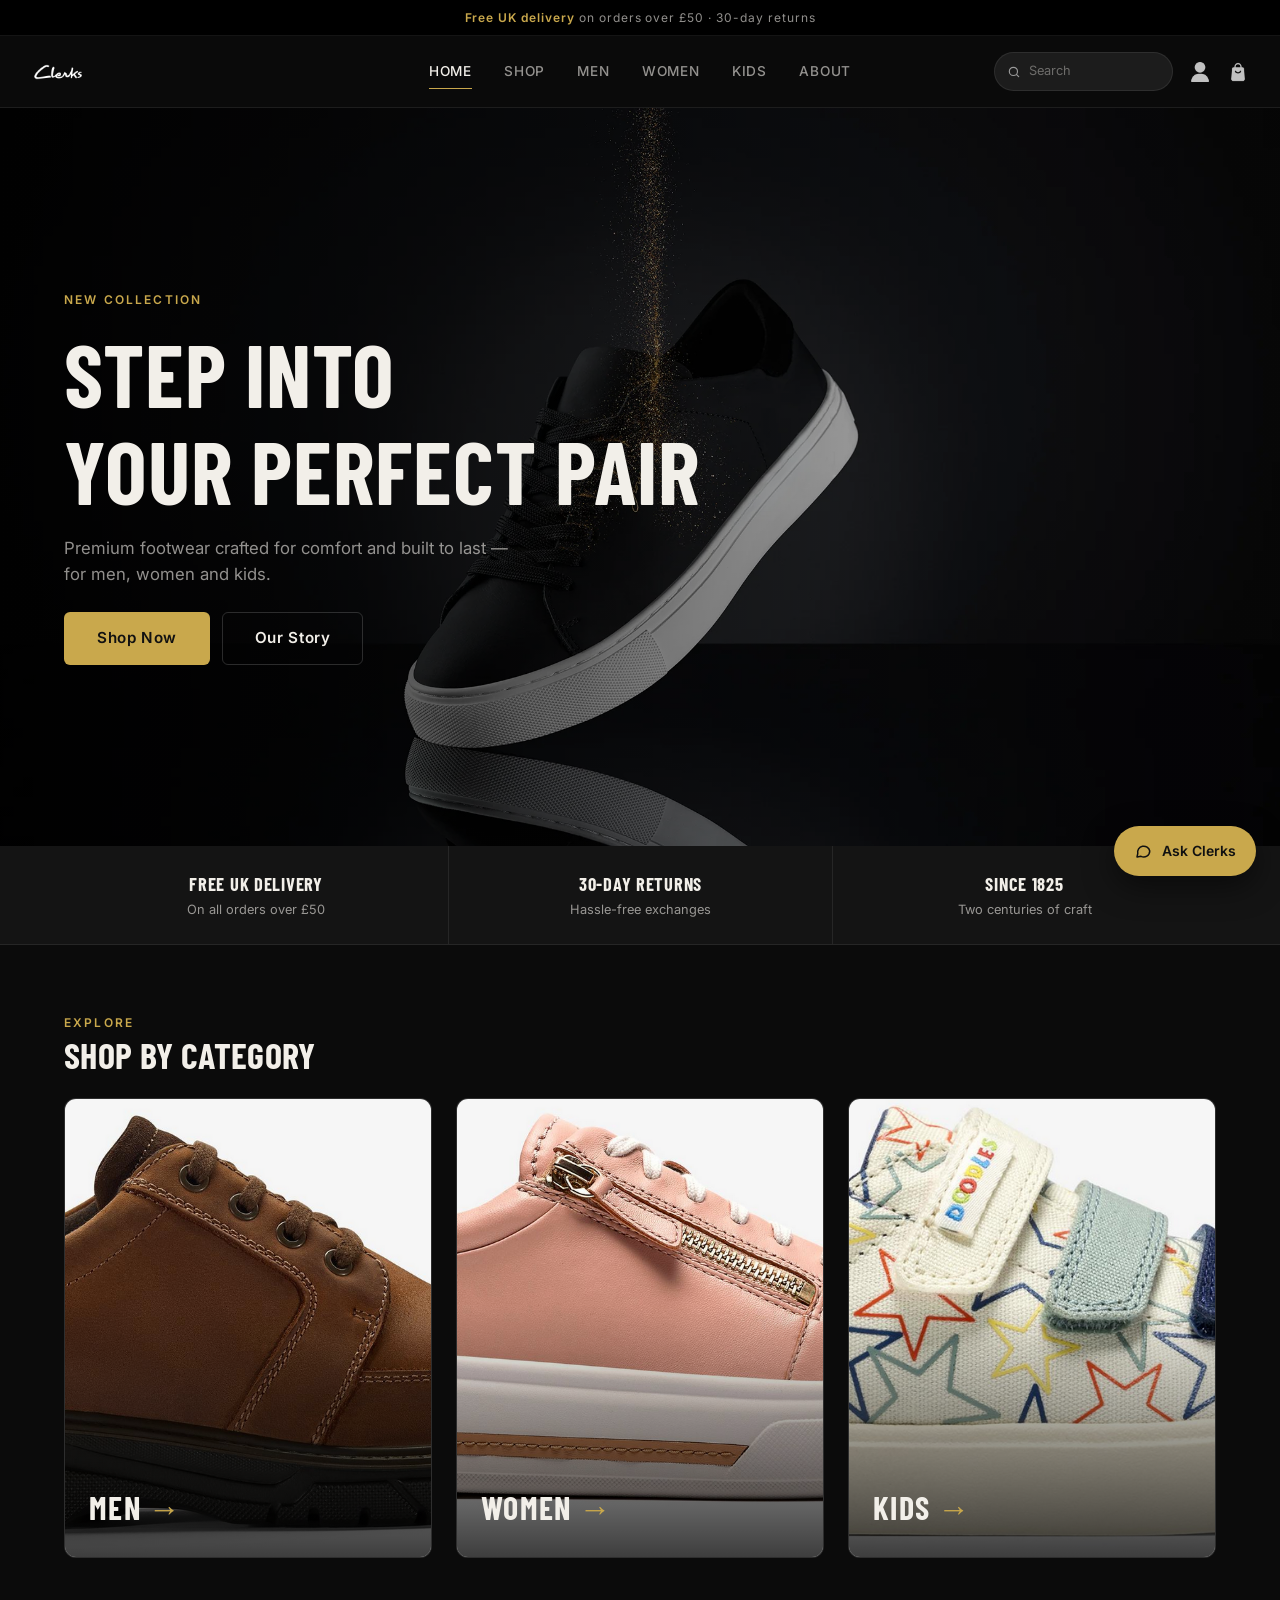
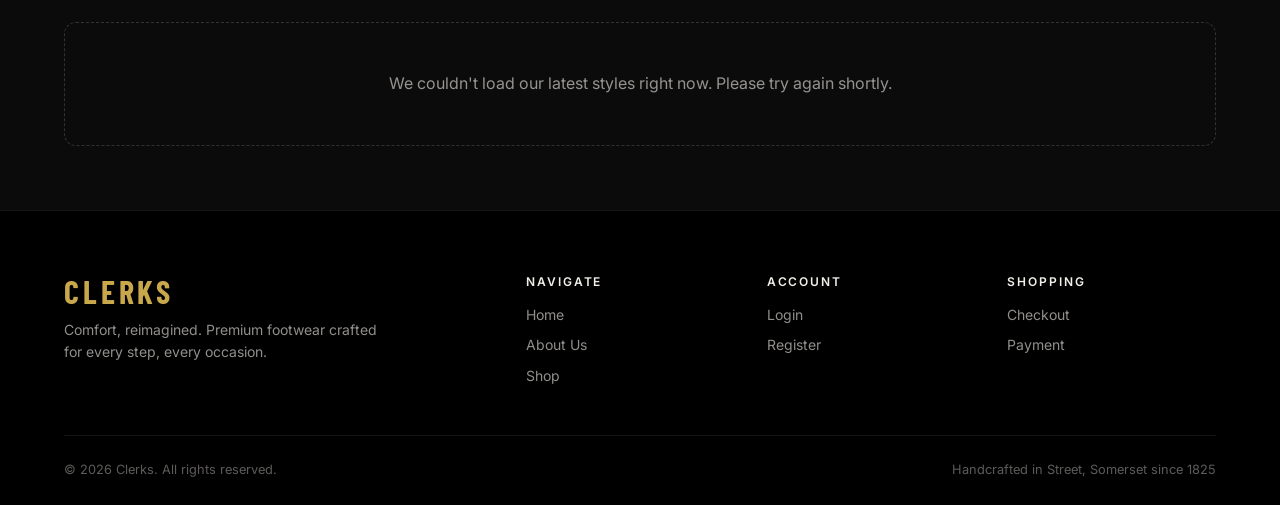
==== commit 43158deb: "ai features" ====
--- a/index.html
+++ b/index.html
@@ -87,6 +87,7 @@
     <script src="./js/cart.js"></script>
     <script src="./js/nav.js"></script>
     <script src="./js/footer.js"></script>
+    <script src="./js/assistant.js"></script>
     <script src="./js/auth.js"></script>
     <script>
       document.addEventListener("DOMContentLoaded", async () => {
--- a/styles.css
+++ b/styles.css
@@ -525,3 +525,20 @@
     grid-template-columns: 1fr;
   }
 }
+
+/* ── Recommendations ───────────────────────────────── */
+.recs {
+  margin-top: var(--s-16);
+  padding-top: var(--s-12);
+  border-top: 1px solid var(--border);
+}
+
+.recs[hidden] {
+  display: none;
+}
+
+.recs__reason {
+  margin-top: var(--s-2);
+  font-size: 0.9rem;
+  color: var(--text-muted);
+}
